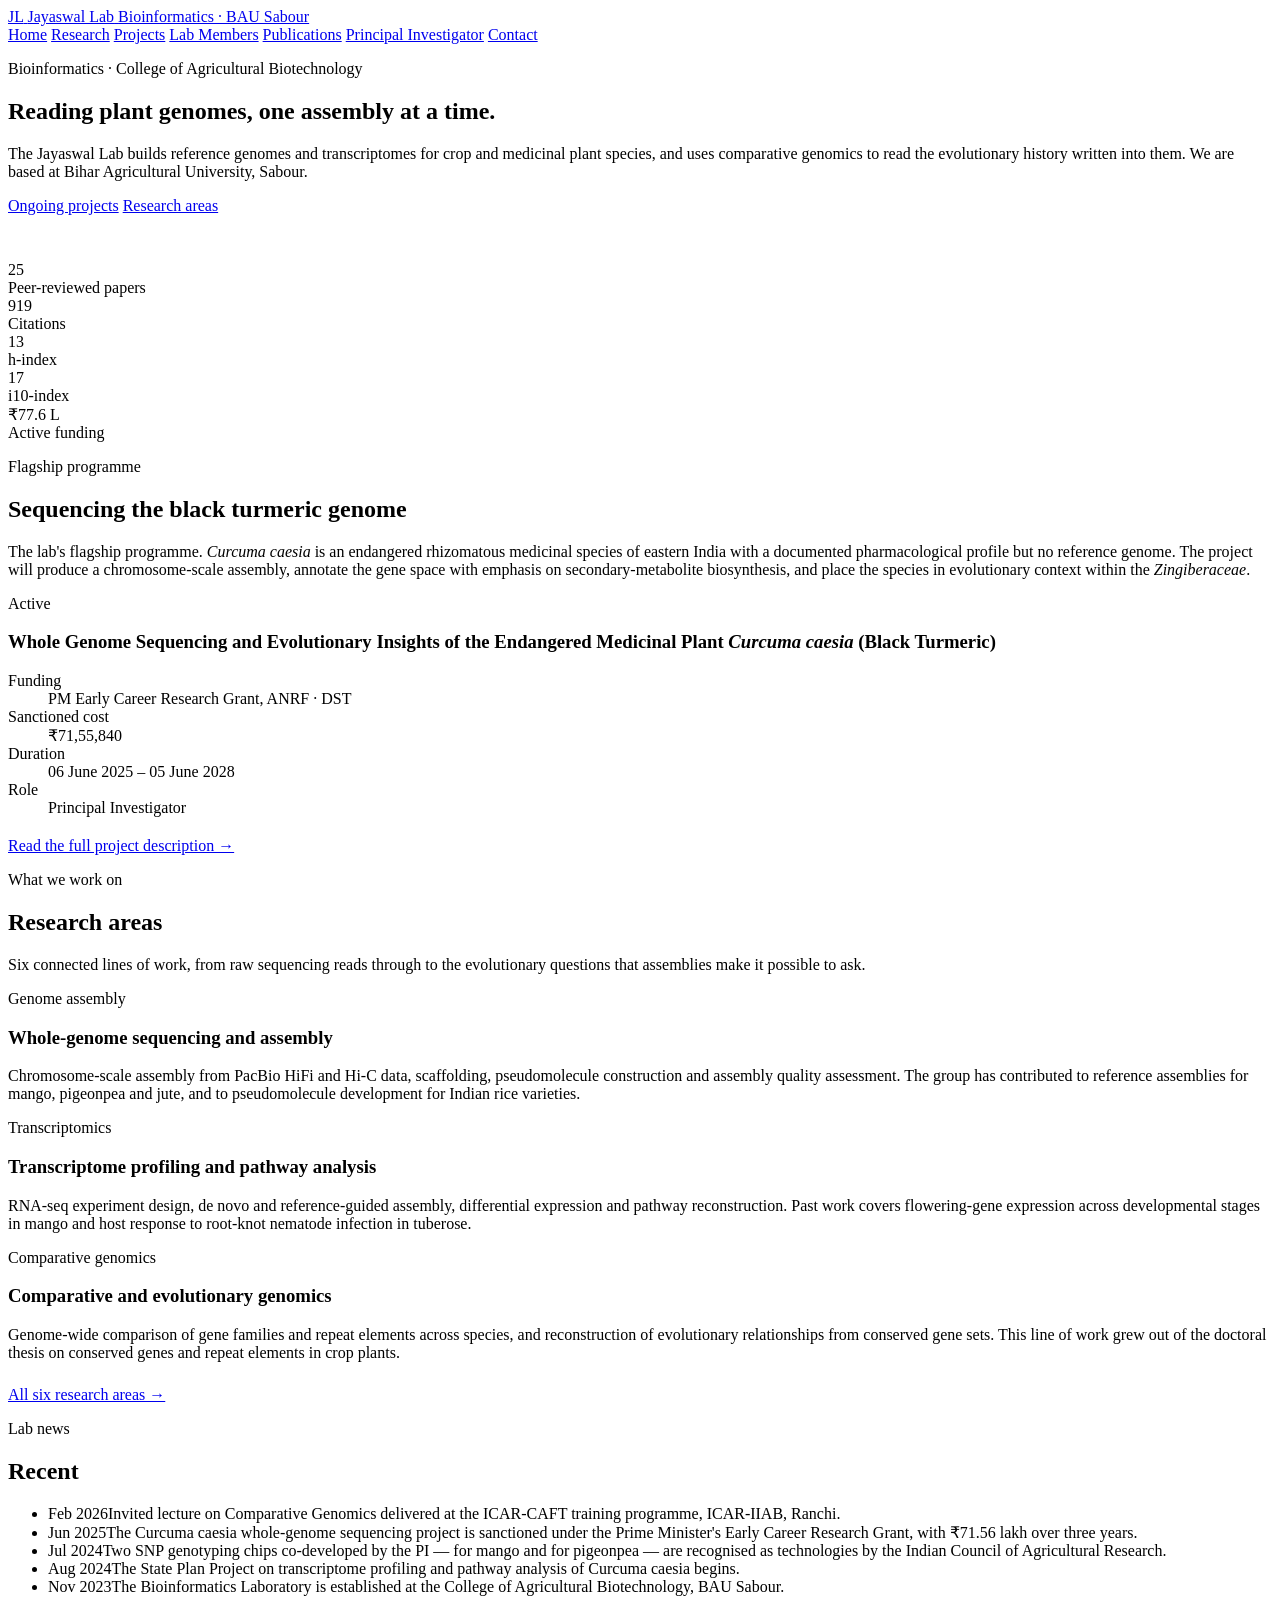
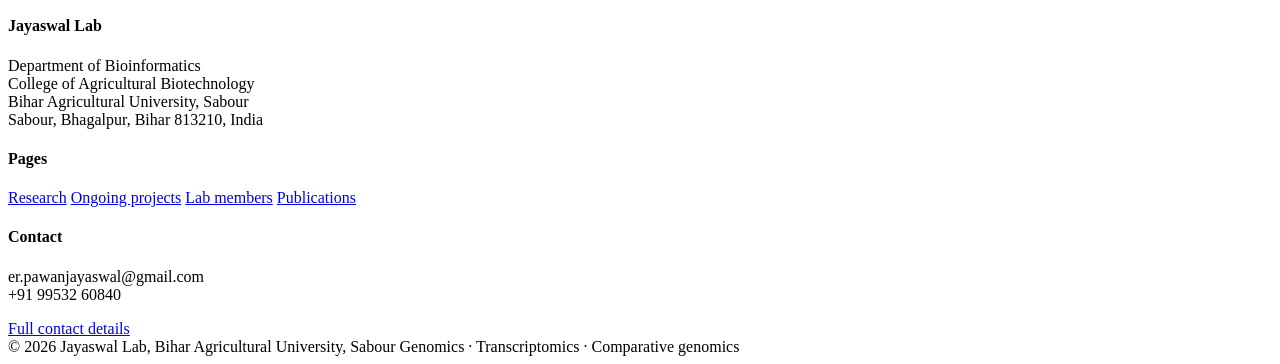
==== index.html @ 47030a18 "Added Pages including Index Pages" ====
<!doctype html>
<html lang="en">
<head>
<meta charset="utf-8">
<meta name="viewport" content="width=device-width, initial-scale=1, viewport-fit=cover">
<meta name="description" content="Bioinformatics laboratory at Bihar Agricultural University, Sabour, working on genome assembly, transcriptomics and comparative genomics.">
<title>Jayaswal Lab</title>
<link rel="preconnect" href="https://fonts.googleapis.com">
<link rel="preconnect" href="https://fonts.gstatic.com" crossorigin>
<link rel="stylesheet" href="https://fonts.googleapis.com/css2?family=IBM+Plex+Mono:wght@400;500&family=IBM+Plex+Sans:wght@400;500;600&family=Source+Serif+4:opsz,wght@8..60,400;8..60,600;8..60,700&display=swap">
<link rel="stylesheet" href="assets/style.css">
</head>
<body>
<header class="masthead">
  <div class="wrap masthead__inner">
    <a class="brand" href="index.html">
      <span class="brand__mark" aria-hidden="true">JL</span>
      <span>
        <span class="brand__name">Jayaswal Lab</span>
        <span class="brand__sub">Bioinformatics &middot; BAU Sabour</span>
      </span>
    </a>
    <nav class="nav" aria-label="Main">
        <a href="index.html" aria-current="page">Home</a>
        <a href="research.html">Research</a>
        <a href="projects.html">Projects</a>
        <a href="members.html">Lab Members</a>
        <a href="publications.html">Publications</a>
        <a href="pi.html">Principal Investigator</a>
        <a href="contact.html">Contact</a>
    </nav>
  </div>
</header>
<section class="band band--navy">
  <div class="wrap hero">
    <p class="eyebrow">Bioinformatics &middot; College of Agricultural Biotechnology</p>
    <h1>Reading plant genomes, one assembly at a time.</h1>
    <p class="hero__lede">The Jayaswal Lab builds reference genomes and transcriptomes for crop and
      medicinal plant species, and uses comparative genomics to read the evolutionary history
      written into them. We are based at Bihar Agricultural University, Sabour.</p>
    <div class="hero__cta">
      <a class="btn btn--solid" href="projects.html">Ongoing projects</a>
      <a class="btn btn--ghost" href="research.html">Research areas</a>
    </div>
    <div class="track" style="margin-top:46px"></div>
  </div>
</section>


<section class="band">
  <div class="wrap sec">
    <div class="stats">
      <div class="stat"><div class="stat__n">25</div><div class="stat__l">Peer-reviewed papers</div></div>
      <div class="stat"><div class="stat__n">919</div><div class="stat__l">Citations</div></div>
      <div class="stat"><div class="stat__n">13</div><div class="stat__l">h-index</div></div>
      <div class="stat"><div class="stat__n">17</div><div class="stat__l">i10-index</div></div>
      <div class="stat"><div class="stat__n">&#8377;77.6 L</div><div class="stat__l">Active funding</div></div>
    </div>
  </div>
</section>

<section class="band band--alt">
  <div class="wrap sec">
    <div class="shead">
      <p class="eyebrow">Flagship programme</p>
      <h2>Sequencing the black turmeric genome</h2>
      <p>The lab's flagship programme. <em>Curcuma caesia</em> is an endangered rhizomatous medicinal species of eastern India with a documented pharmacological profile but no reference genome. The project will produce a chromosome-scale assembly, annotate the gene space with emphasis on secondary-metabolite biosynthesis, and place the species in evolutionary context within the <em>Zingiberaceae</em>.</p>
    </div>
    <div class="proj">
      <div class="proj__top">
        <span class="chip chip--active">Active</span>
        <h3>Whole Genome Sequencing and Evolutionary Insights of the Endangered Medicinal Plant <em>Curcuma caesia</em> (Black Turmeric)</h3>
      </div>
      <dl class="meta">
        <div><dt>Funding</dt><dd>PM Early Career Research Grant, ANRF &middot; DST</dd></div>
        <div><dt>Sanctioned cost</dt><dd>₹71,55,840</dd></div>
        <div><dt>Duration</dt><dd>06 June 2025 &ndash; 05 June 2028</dd></div>
        <div><dt>Role</dt><dd>Principal Investigator</dd></div>
      </dl>
      <p style="margin-top:20px"><a href="projects.html">Read the full project description &rarr;</a></p>
    </div>
  </div>
</section>

<section class="band">
  <div class="wrap sec">
    <div class="shead">
      <p class="eyebrow">What we work on</p>
      <h2>Research areas</h2>
      <p>Six connected lines of work, from raw sequencing reads through to the evolutionary
        questions that assemblies make it possible to ask.</p>
    </div>
    <div class="grid grid--3">
      <article class="card">
          <span class="card__tag">Genome assembly</span>
          <h3>Whole-genome sequencing and assembly</h3>
          <p>Chromosome-scale assembly from PacBio HiFi and Hi-C data, scaffolding, pseudomolecule construction and assembly quality assessment. The group has contributed to reference assemblies for mango, pigeonpea and jute, and to pseudomolecule development for Indian rice varieties.</p>
        </article>
<article class="card">
          <span class="card__tag">Transcriptomics</span>
          <h3>Transcriptome profiling and pathway analysis</h3>
          <p>RNA-seq experiment design, de novo and reference-guided assembly, differential expression and pathway reconstruction. Past work covers flowering-gene expression across developmental stages in mango and host response to root-knot nematode infection in tuberose.</p>
        </article>
<article class="card">
          <span class="card__tag">Comparative genomics</span>
          <h3>Comparative and evolutionary genomics</h3>
          <p>Genome-wide comparison of gene families and repeat elements across species, and reconstruction of evolutionary relationships from conserved gene sets. This line of work grew out of the doctoral thesis on conserved genes and repeat elements in crop plants.</p>
        </article>
    </div>
    <p style="margin-top:24px"><a href="research.html">All six research areas &rarr;</a></p>
  </div>
</section>

<section class="band band--navy">
  <div class="wrap sec">
    <div class="shead">
      <p class="eyebrow">Lab news</p>
      <h2 style="color:var(--on-navy)">Recent</h2>
    </div>
    <ul class="news">
      <li><span class="news__d">Feb 2026</span><span class="news__t">Invited lecture on Comparative Genomics delivered at the ICAR-CAFT training programme, ICAR-IIAB, Ranchi.</span></li>
<li><span class="news__d">Jun 2025</span><span class="news__t">The Curcuma caesia whole-genome sequencing project is sanctioned under the Prime Minister's Early Career Research Grant, with ₹71.56 lakh over three years.</span></li>
<li><span class="news__d">Jul 2024</span><span class="news__t">Two SNP genotyping chips co-developed by the PI — for mango and for pigeonpea — are recognised as technologies by the Indian Council of Agricultural Research.</span></li>
<li><span class="news__d">Aug 2024</span><span class="news__t">The State Plan Project on transcriptome profiling and pathway analysis of Curcuma caesia begins.</span></li>
<li><span class="news__d">Nov 2023</span><span class="news__t">The Bioinformatics Laboratory is established at the College of Agricultural Biotechnology, BAU Sabour.</span></li>
    </ul>
  </div>
</section>
<footer class="foot">
  <div class="wrap">
    <div class="foot__inner">
      <div>
        <h4>Jayaswal Lab</h4>
        <p>Department of Bioinformatics<br>College of Agricultural Biotechnology<br>Bihar Agricultural University, Sabour<br>Sabour, Bhagalpur, Bihar 813210, India</p>
      </div>
      <div>
        <h4>Pages</h4>
        <a href="research.html">Research</a>
        <a href="projects.html">Ongoing projects</a>
        <a href="members.html">Lab members</a>
        <a href="publications.html">Publications</a>
      </div>
      <div>
        <h4>Contact</h4>
        <p>er.pawanjayaswal@gmail.com<br>+91 99532 60840</p>
        <a href="contact.html">Full contact details</a>
      </div>
    </div>
    <div class="wrap foot__bar" style="padding-left:0;padding-right:0">
      <span>&copy; 2026 Jayaswal Lab, Bihar Agricultural University, Sabour</span>
      <span>Genomics &middot; Transcriptomics &middot; Comparative genomics</span>
    </div>
  </div>
</footer>
<script src="assets/main.js"></script>
</body>
</html>
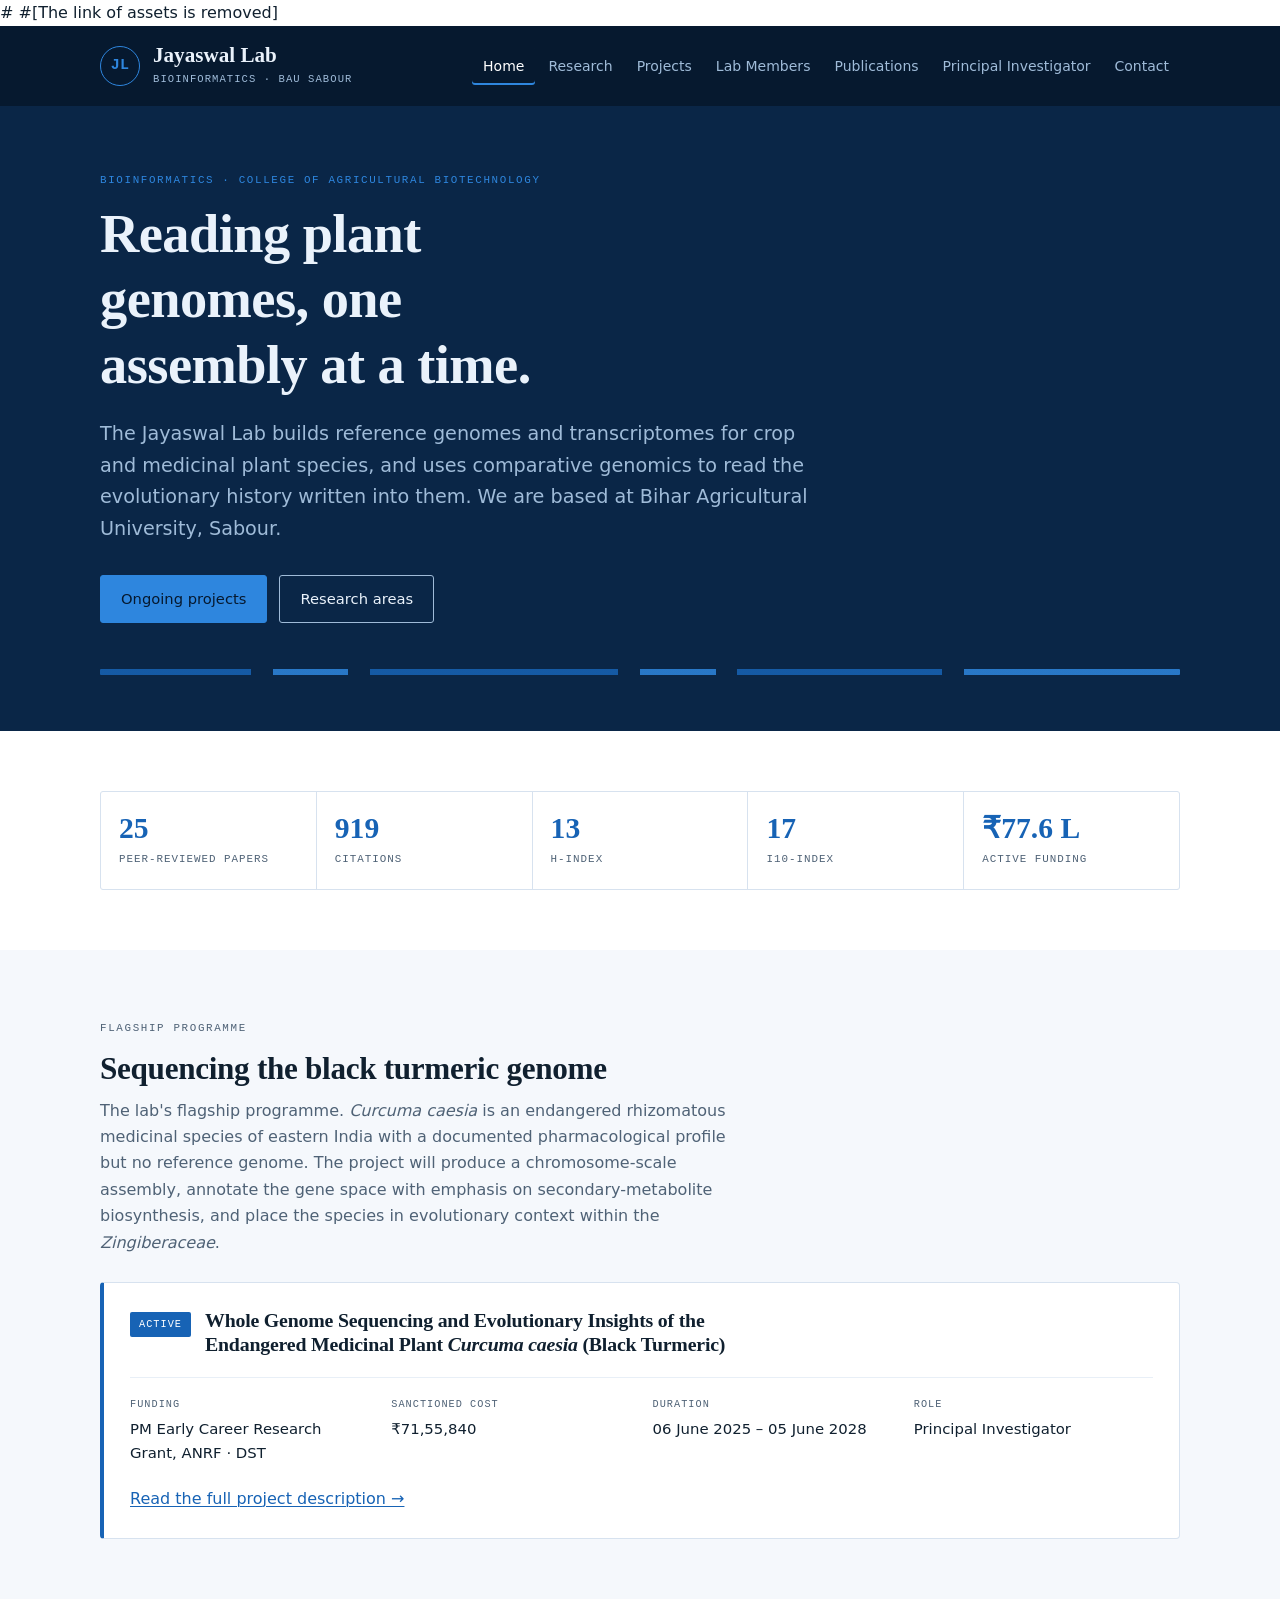
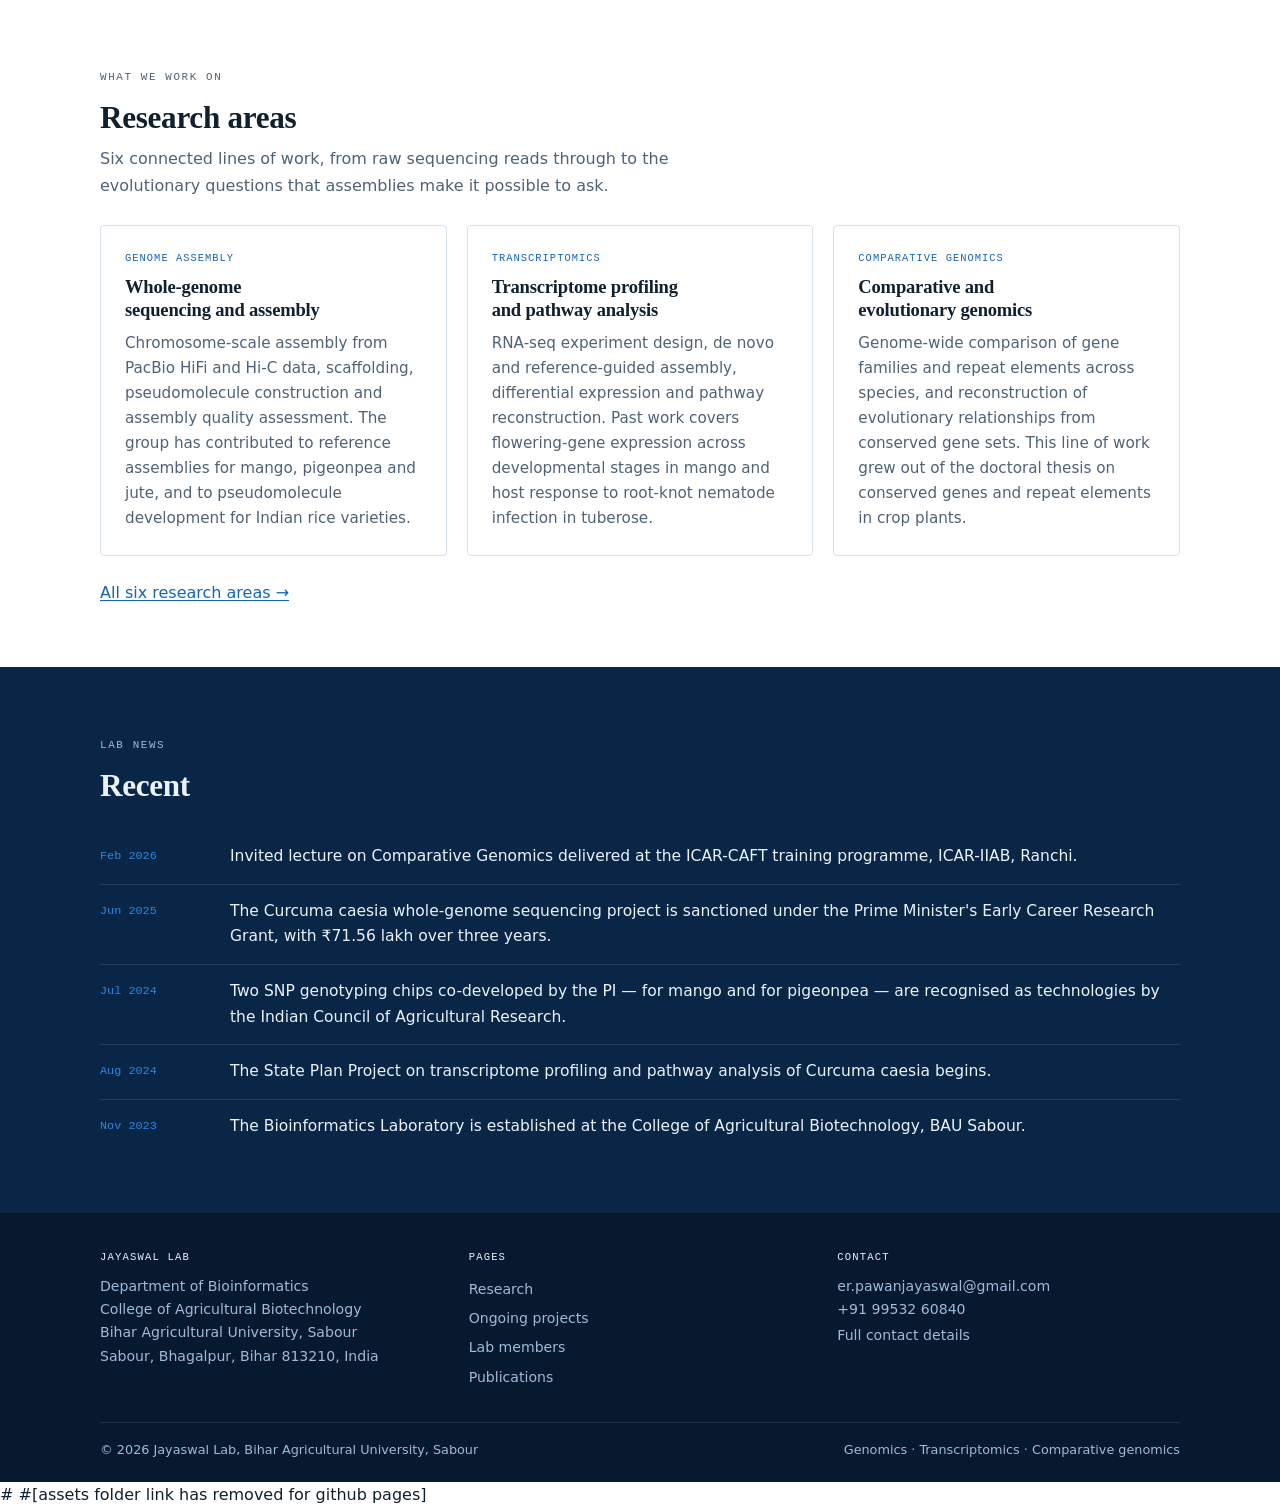
==== commit cddbbde9: "index updated" ====
--- a/index.html
+++ b/index.html
@@ -8,7 +8,8 @@
 <link rel="preconnect" href="https://fonts.googleapis.com">
 <link rel="preconnect" href="https://fonts.gstatic.com" crossorigin>
 <link rel="stylesheet" href="https://fonts.googleapis.com/css2?family=IBM+Plex+Mono:wght@400;500&family=IBM+Plex+Sans:wght@400;500;600&family=Source+Serif+4:opsz,wght@8..60,400;8..60,600;8..60,700&display=swap">
-<link rel="stylesheet" href="assets/style.css">
+#<link rel="stylesheet" href="assets/style.css"> #[The link of assets is removed]
+<link rel="stylesheet" href="style.css">
 </head>
 <body>
 <header class="masthead">
@@ -152,6 +153,7 @@
     </div>
   </div>
 </footer>
-<script src="assets/main.js"></script>
+#<script src="assets/main.js"></script> #[assets folder link has removed for github pages]
+<script src="main.js"></script>
 </body>
 </html>
--- a/style.css
+++ b/style.css
@@ -0,0 +1,645 @@
+/* Jayaswal Lab — layout: full-bleed navy bands over a single measured content
+   column; genome-track rules mark section boundaries. */
+
+:root {
+  /* colour */
+  --navy:        #0A2647;
+  --navy-deep:   #06192F;
+  --blue:        #1763B5;
+  --blue-bright: #2E86DE;
+  --blue-wash:   #EAF2FB;
+  --paper:       #FFFFFF;
+  --paper-alt:   #F5F8FC;
+  --ink:         #10202F;
+  --ink-soft:    #4F6276;
+  --line:        #D7E2EF;
+  --line-soft:   #E8EFF7;
+  --on-navy:     #EAF2FB;
+  --on-navy-dim: #9FBBD8;
+
+  /* type */
+  --display: "Source Serif 4", "Iowan Old Style", Georgia, serif;
+  --body: "IBM Plex Sans", "Segoe UI", system-ui, -apple-system, sans-serif;
+  --mono: "IBM Plex Mono", ui-monospace, "SFMono-Regular", Consolas, monospace;
+
+  /* metrics */
+  --measure: 1120px;
+  --gut-l: max(20px, env(safe-area-inset-left, 0px));
+  --gut-r: max(20px, env(safe-area-inset-right, 0px));
+}
+
+@media (prefers-color-scheme: dark) {
+  :root:not([data-theme="light"]) {
+    --navy:        #0B2440;
+    --navy-deep:   #071A2E;
+    --blue:        #4C9BEA;
+    --blue-bright: #6FB4F5;
+    --blue-wash:   #132C47;
+    --paper:       #0A1724;
+    --paper-alt:   #0E2034;
+    --ink:         #E4EDF7;
+    --ink-soft:    #9CB2C8;
+    --line:        #1E3A57;
+    --line-soft:   #16293F;
+    --on-navy:     #E4EDF7;
+    --on-navy-dim: #94AFC9;
+    color-scheme: dark;
+  }
+}
+
+:root[data-theme="dark"] {
+  --navy:        #0B2440;
+  --navy-deep:   #071A2E;
+  --blue:        #4C9BEA;
+  --blue-bright: #6FB4F5;
+  --blue-wash:   #132C47;
+  --paper:       #0A1724;
+  --paper-alt:   #0E2034;
+  --ink:         #E4EDF7;
+  --ink-soft:    #9CB2C8;
+  --line:        #1E3A57;
+  --line-soft:   #16293F;
+  --on-navy:     #E4EDF7;
+  --on-navy-dim: #94AFC9;
+  color-scheme: dark;
+}
+
+*, *::before, *::after { box-sizing: border-box; }
+
+html { -webkit-text-size-adjust: 100%; }
+
+body {
+  margin: 0;
+  background: var(--paper);
+  color: var(--ink);
+  font-family: var(--body);
+  font-size: 16px;
+  line-height: 1.65;
+  overflow-x: hidden;
+}
+
+img { max-width: 100%; height: auto; display: block; }
+
+a { color: var(--blue); text-decoration-thickness: 1px; text-underline-offset: 2px; }
+a:hover { color: var(--blue-bright); }
+
+:focus-visible {
+  outline: 2px solid var(--blue-bright);
+  outline-offset: 2px;
+  border-radius: 2px;
+}
+
+h1, h2, h3, h4 {
+  font-family: var(--display);
+  font-weight: 600;
+  line-height: 1.2;
+  text-wrap: balance;
+  margin: 0;
+  letter-spacing: -0.01em;
+}
+
+p { margin: 0; }
+
+/* ---------- shared wrapper ---------- */
+.wrap {
+  width: 100%;
+  max-width: var(--measure);
+  margin-inline: auto;
+  padding-left: var(--gut-l);
+  padding-right: var(--gut-r);
+}
+
+.band { width: 100%; }
+.band--navy { background: var(--navy); color: var(--on-navy); }
+.band--alt  { background: var(--paper-alt); }
+
+.sec { padding-block: 60px; }
+.sec--tight { padding-block: 40px; }
+
+/* ---------- genome-track rule ---------- */
+/* Reads as a contig track: alternating blocks of unequal length. */
+.track {
+  height: 6px;
+  width: 100%;
+  border-radius: 1px;
+  background:
+    linear-gradient(90deg,
+      var(--blue) 0 14%, transparent 14% 16%,
+      var(--blue-bright) 16% 23%, transparent 23% 25%,
+      var(--blue) 25% 48%, transparent 48% 50%,
+      var(--blue-bright) 50% 57%, transparent 57% 59%,
+      var(--blue) 59% 78%, transparent 78% 80%,
+      var(--blue-bright) 80% 100%);
+  opacity: 0.85;
+}
+.track--thin { height: 4px; opacity: 0.7; }
+
+/* ---------- masthead ---------- */
+.masthead { background: var(--navy-deep); color: var(--on-navy); }
+.masthead__inner {
+  display: flex;
+  flex-wrap: wrap;
+  align-items: center;
+  justify-content: space-between;
+  gap: 16px 28px;
+  padding-block: 18px;
+}
+.brand { display: flex; align-items: center; gap: 13px; text-decoration: none; color: inherit; min-width: 0; }
+.brand:hover { color: inherit; }
+.brand__mark {
+  width: 40px; height: 40px; flex: none;
+  border: 1.5px solid var(--blue-bright);
+  border-radius: 50%;
+  display: grid; place-items: center;
+  font-family: var(--mono);
+  font-size: 15px; font-weight: 600;
+  color: var(--blue-bright);
+  letter-spacing: 0.02em;
+}
+.brand__name {
+  font-family: var(--display);
+  font-size: 1.32rem; font-weight: 600;
+  line-height: 1.1;
+  display: block;
+}
+.brand__sub {
+  font-family: var(--mono);
+  font-size: 0.66rem;
+  letter-spacing: 0.1em;
+  text-transform: uppercase;
+  color: var(--on-navy-dim);
+  display: block;
+  margin-top: 3px;
+}
+
+.nav { display: flex; flex-wrap: wrap; gap: 4px 2px; }
+.nav a {
+  color: var(--on-navy-dim);
+  text-decoration: none;
+  font-size: 0.875rem;
+  padding: 7px 11px;
+  border-radius: 3px;
+  white-space: nowrap;
+}
+.nav a:hover { color: var(--paper); background: rgba(255,255,255,0.07); }
+.nav a[aria-current="page"] {
+  color: var(--paper);
+  box-shadow: inset 0 -2px 0 var(--blue-bright);
+}
+
+/* ---------- page head ---------- */
+.phead { padding-block: 46px 34px; }
+.phead h1 { font-size: clamp(1.9rem, 4.4vw, 2.7rem); }
+.phead p {
+  margin-top: 14px;
+  max-width: 62ch;
+  color: var(--ink-soft);
+  font-size: 1.06rem;
+}
+.band--navy .phead p { color: var(--on-navy-dim); }
+
+.eyebrow {
+  font-family: var(--mono);
+  font-size: 0.68rem;
+  letter-spacing: 0.15em;
+  text-transform: uppercase;
+  color: var(--blue);
+  margin-bottom: 12px;
+}
+.band--navy .eyebrow { color: var(--blue-bright); }
+
+/* ---------- hero ---------- */
+.hero { padding-block: 66px 56px; }
+.hero h1 {
+  font-size: clamp(2.1rem, 5.4vw, 3.4rem);
+  max-width: 19ch;
+}
+.hero__lede {
+  margin-top: 20px;
+  max-width: 60ch;
+  font-size: clamp(1.03rem, 2.2vw, 1.2rem);
+  color: var(--on-navy-dim);
+}
+.hero__cta { display: flex; flex-wrap: wrap; gap: 12px; margin-top: 30px; }
+
+.btn {
+  display: inline-block;
+  font-family: var(--body);
+  font-size: 0.92rem;
+  font-weight: 500;
+  padding: 11px 20px;
+  border-radius: 3px;
+  text-decoration: none;
+  border: 1.5px solid transparent;
+}
+.btn--solid { background: var(--blue-bright); color: #06192F; border-color: var(--blue-bright); }
+.btn--solid:hover { background: var(--paper); border-color: var(--paper); color: var(--navy-deep); }
+.btn--ghost { border-color: var(--on-navy-dim); color: var(--on-navy); }
+.btn--ghost:hover { border-color: var(--paper); color: var(--paper); }
+
+/* ---------- stat strip ---------- */
+.stats {
+  display: grid;
+  grid-template-columns: repeat(auto-fit, minmax(150px, 1fr));
+  gap: 1px;
+  background: var(--line);
+  border: 1px solid var(--line);
+  border-radius: 3px;
+  overflow: hidden;
+}
+.stat { background: var(--paper); padding: 20px 18px; min-width: 0; }
+.stat__n {
+  font-family: var(--display);
+  font-size: 1.85rem;
+  font-weight: 600;
+  color: var(--blue);
+  font-variant-numeric: tabular-nums;
+  line-height: 1.1;
+}
+.stat__l {
+  font-family: var(--mono);
+  font-size: 0.68rem;
+  letter-spacing: 0.09em;
+  text-transform: uppercase;
+  color: var(--ink-soft);
+  margin-top: 7px;
+}
+
+/* ---------- generic grid ---------- */
+.grid { display: grid; gap: 20px; }
+.grid--2 { grid-template-columns: repeat(auto-fit, minmax(290px, 1fr)); }
+.grid--3 { grid-template-columns: repeat(auto-fit, minmax(255px, 1fr)); }
+
+.card {
+  background: var(--paper);
+  border: 1px solid var(--line);
+  border-radius: 4px;
+  padding: 24px;
+  min-width: 0;
+}
+.band--alt .card { background: var(--paper); }
+.card h3 { font-size: 1.16rem; }
+.card p { margin-top: 10px; color: var(--ink-soft); font-size: 0.95rem; }
+
+.card--slot { border-style: dashed; background: transparent; }
+.slot__area {
+  font-size: 0.88rem !important;
+  color: var(--blue) !important;
+  margin-top: 6px !important;
+}
+
+.card__tag {
+  font-family: var(--mono);
+  font-size: 0.65rem;
+  letter-spacing: 0.1em;
+  text-transform: uppercase;
+  color: var(--blue);
+  display: block;
+  margin-bottom: 9px;
+}
+
+/* ---------- section heading ---------- */
+.shead { margin-bottom: 26px; }
+.shead h2 { font-size: clamp(1.5rem, 3.2vw, 1.95rem); }
+.shead p { margin-top: 10px; color: var(--ink-soft); max-width: 64ch; }
+.band--navy .shead p { color: var(--on-navy-dim); }
+
+/* ---------- prose ---------- */
+.prose { max-width: 68ch; }
+.prose p + p { margin-top: 15px; }
+.prose h3 { margin-top: 30px; font-size: 1.2rem; }
+.prose ul { margin: 13px 0 0; padding-left: 20px; color: var(--ink-soft); }
+.prose li { margin-bottom: 7px; }
+
+/* ---------- project entries ---------- */
+.proj {
+  border: 1px solid var(--line);
+  border-left: 4px solid var(--blue);
+  border-radius: 4px;
+  padding: 26px;
+  background: var(--paper);
+}
+.proj--past { border-left-color: var(--line); }
+.proj__top {
+  display: flex; flex-wrap: wrap; align-items: baseline;
+  gap: 10px 14px; margin-bottom: 12px;
+}
+.proj h3 { font-size: 1.24rem; max-width: 56ch; }
+.proj__body { margin-top: 12px; color: var(--ink-soft); max-width: 72ch; }
+
+.chip {
+  font-family: var(--mono);
+  font-size: 0.64rem;
+  letter-spacing: 0.1em;
+  text-transform: uppercase;
+  padding: 4px 9px;
+  border-radius: 2px;
+  white-space: nowrap;
+}
+.chip--active { background: var(--blue); color: #fff; }
+.chip--done { border: 1px solid var(--line); color: var(--ink-soft); }
+
+.meta {
+  display: grid;
+  grid-template-columns: repeat(auto-fit, minmax(170px, 1fr));
+  gap: 16px 22px;
+  margin-top: 20px;
+  padding-top: 18px;
+  border-top: 1px solid var(--line-soft);
+}
+.meta div { min-width: 0; }
+.meta dt {
+  font-family: var(--mono);
+  font-size: 0.64rem;
+  letter-spacing: 0.1em;
+  text-transform: uppercase;
+  color: var(--ink-soft);
+  margin-bottom: 4px;
+}
+.meta dd {
+  margin: 0;
+  font-size: 0.93rem;
+  font-weight: 500;
+  font-variant-numeric: tabular-nums;
+  overflow-wrap: anywhere;
+}
+
+/* work-package list */
+.wp { margin-top: 22px; padding-top: 18px; border-top: 1px solid var(--line-soft); }
+.wp__h {
+  font-family: var(--mono);
+  font-size: 0.66rem;
+  letter-spacing: 0.1em;
+  text-transform: uppercase;
+  color: var(--ink-soft);
+  margin-bottom: 12px;
+}
+.wp ol { margin: 0; padding-left: 0; list-style: none; counter-reset: wp; }
+.wp li {
+  counter-increment: wp;
+  display: grid;
+  grid-template-columns: 2.6rem 1fr;
+  gap: 12px;
+  padding: 9px 0;
+  border-bottom: 1px dashed var(--line-soft);
+  font-size: 0.93rem;
+  min-width: 0;
+}
+.wp li:last-child { border-bottom: 0; }
+.wp li::before {
+  content: "WP" counter(wp);
+  font-family: var(--mono);
+  font-size: 0.72rem;
+  color: var(--blue);
+  padding-top: 3px;
+}
+
+/* ---------- people ---------- */
+.person {
+  display: grid;
+  grid-template-columns: 112px 1fr;
+  gap: 24px;
+  align-items: start;
+  border: 1px solid var(--line);
+  border-radius: 4px;
+  padding: 26px;
+  background: var(--paper);
+}
+.person--slot { border-style: dashed; }
+.avatar {
+  width: 112px; height: 112px;
+  border-radius: 50%;
+  background: var(--blue-wash);
+  border: 1.5px solid var(--line);
+  display: grid; place-items: center;
+  font-family: var(--display);
+  font-size: 2rem;
+  color: var(--blue);
+  overflow: hidden;
+}
+.avatar img { width: 100%; height: 100%; object-fit: cover; }
+.person__name { font-size: 1.22rem; }
+.person__role {
+  font-family: var(--mono);
+  font-size: 0.7rem;
+  letter-spacing: 0.08em;
+  text-transform: uppercase;
+  color: var(--blue);
+  margin-top: 6px;
+}
+.person__text { min-width: 0; }
+.person__text p { margin-top: 12px; color: var(--ink-soft); font-size: 0.95rem; }
+.person__links { display: flex; flex-wrap: wrap; gap: 8px 16px; margin-top: 14px; font-size: 0.88rem; }
+
+@media (max-width: 560px) {
+  .person { grid-template-columns: 1fr; }
+  .avatar { width: 92px; height: 92px; }
+}
+
+/* ---------- timeline ---------- */
+.tl { list-style: none; margin: 0; padding: 0; }
+.tl li {
+  display: grid;
+  grid-template-columns: 170px 1fr;
+  gap: 8px 26px;
+  padding: 18px 0;
+  border-top: 1px solid var(--line-soft);
+  min-width: 0;
+}
+.tl li:first-child { border-top: 0; }
+.tl__when {
+  font-family: var(--mono);
+  font-size: 0.78rem;
+  color: var(--ink-soft);
+  font-variant-numeric: tabular-nums;
+  padding-top: 3px;
+}
+.tl__what { min-width: 0; }
+.tl__role { font-weight: 600; font-size: 1.02rem; }
+.tl__where { color: var(--ink-soft); font-size: 0.93rem; margin-top: 3px; }
+.tl__note { color: var(--ink-soft); font-size: 0.91rem; margin-top: 7px; }
+@media (max-width: 620px) {
+  .tl li { grid-template-columns: 1fr; }
+}
+
+/* ---------- publications ---------- */
+.pubtools {
+  display: flex; flex-wrap: wrap; gap: 12px;
+  margin-bottom: 26px; align-items: center;
+}
+.pubtools input, .pubtools select {
+  font-family: var(--body);
+  font-size: 0.92rem;
+  padding: 9px 12px;
+  border: 1px solid var(--line);
+  border-radius: 3px;
+  background: var(--paper);
+  color: var(--ink);
+  min-width: 0;
+}
+.pubtools input { flex: 1 1 240px; }
+.pubcount {
+  font-family: var(--mono);
+  font-size: 0.72rem;
+  color: var(--ink-soft);
+  letter-spacing: 0.06em;
+}
+
+.publist { list-style: none; margin: 0; padding: 0; }
+.pub {
+  display: grid;
+  grid-template-columns: 62px 1fr;
+  gap: 20px;
+  padding: 18px 0;
+  border-top: 1px solid var(--line-soft);
+  min-width: 0;
+}
+.pub:first-child { border-top: 0; }
+.pub__yr {
+  font-family: var(--mono);
+  font-size: 0.86rem;
+  color: var(--blue);
+  font-variant-numeric: tabular-nums;
+  padding-top: 2px;
+}
+.pub__main { min-width: 0; }
+.pub__title { font-weight: 600; font-size: 1rem; line-height: 1.45; }
+.pub__authors { color: var(--ink-soft); font-size: 0.89rem; margin-top: 5px; }
+.pub__authors b { color: var(--ink); font-weight: 600; }
+.pub__src {
+  margin-top: 7px; font-size: 0.86rem;
+  display: flex; flex-wrap: wrap; gap: 6px 14px; align-items: center;
+}
+.pub__jrnl { font-style: italic; color: var(--ink-soft); }
+.pub__if {
+  font-family: var(--mono);
+  font-size: 0.7rem;
+  color: var(--ink-soft);
+  border: 1px solid var(--line);
+  border-radius: 2px;
+  padding: 2px 6px;
+  white-space: nowrap;
+}
+.pub__first {
+  font-family: var(--mono);
+  font-size: 0.62rem;
+  letter-spacing: 0.08em;
+  text-transform: uppercase;
+  background: var(--blue-wash);
+  color: var(--blue);
+  border-radius: 2px;
+  padding: 3px 7px;
+  white-space: nowrap;
+}
+@media (max-width: 520px) {
+  .pub { grid-template-columns: 1fr; gap: 6px; }
+}
+
+.reflist { list-style: none; margin: 0; padding: 0; }
+.reflist li {
+  padding: 14px 0;
+  border-top: 1px solid var(--line-soft);
+  font-size: 0.95rem;
+  color: var(--ink-soft);
+}
+.reflist li:first-child { border-top: 0; }
+.reflist b { color: var(--ink); font-weight: 600; }
+
+/* ---------- news ---------- */
+.news { list-style: none; margin: 0; padding: 0; }
+.news li {
+  display: grid;
+  grid-template-columns: 110px 1fr;
+  gap: 8px 20px;
+  padding: 14px 0;
+  border-top: 1px solid rgba(255,255,255,0.1);
+  min-width: 0;
+}
+.news li:first-child { border-top: 0; }
+.news__d {
+  font-family: var(--mono);
+  font-size: 0.74rem;
+  color: var(--blue-bright);
+  font-variant-numeric: tabular-nums;
+  padding-top: 3px;
+}
+.news__t { font-size: 0.97rem; color: var(--on-navy); min-width: 0; }
+@media (max-width: 520px) { .news li { grid-template-columns: 1fr; } }
+
+/* ---------- contact ---------- */
+.ctab { display: grid; grid-template-columns: repeat(auto-fit, minmax(240px, 1fr)); gap: 24px; }
+.ctab dt {
+  font-family: var(--mono);
+  font-size: 0.66rem;
+  letter-spacing: 0.1em;
+  text-transform: uppercase;
+  color: var(--ink-soft);
+  margin-bottom: 6px;
+}
+.ctab dd { margin: 0; font-size: 0.98rem; overflow-wrap: anywhere; }
+
+.copyline { display: flex; flex-wrap: wrap; gap: 10px; align-items: center; }
+.copybtn {
+  font-family: var(--mono);
+  font-size: 0.68rem;
+  letter-spacing: 0.06em;
+  text-transform: uppercase;
+  padding: 5px 10px;
+  border: 1px solid var(--line);
+  border-radius: 2px;
+  background: transparent;
+  color: var(--ink-soft);
+  cursor: pointer;
+}
+.copybtn:hover { border-color: var(--blue); color: var(--blue); }
+
+/* ---------- note ---------- */
+.note {
+  border: 1px dashed var(--blue);
+  background: var(--blue-wash);
+  border-radius: 4px;
+  padding: 16px 18px;
+  font-size: 0.92rem;
+  color: var(--ink);
+}
+.note b { font-weight: 600; }
+
+/* ---------- table ---------- */
+.tablewrap { overflow-x: auto; border: 1px solid var(--line); border-radius: 4px; }
+table.t { border-collapse: collapse; width: 100%; min-width: 540px; font-size: 0.91rem; }
+table.t th, table.t td { padding: 11px 15px; text-align: left; border-bottom: 1px solid var(--line-soft); vertical-align: top; }
+table.t th {
+  font-family: var(--mono);
+  font-size: 0.66rem;
+  letter-spacing: 0.09em;
+  text-transform: uppercase;
+  color: var(--ink-soft);
+  background: var(--paper-alt);
+  white-space: nowrap;
+}
+table.t tr:last-child td { border-bottom: 0; }
+
+/* ---------- footer ---------- */
+.foot { background: var(--navy-deep); color: var(--on-navy-dim); font-size: 0.88rem; }
+.foot__inner { padding-block: 38px 30px; display: grid; gap: 26px; grid-template-columns: repeat(auto-fit, minmax(220px, 1fr)); }
+.foot h4 {
+  font-family: var(--mono);
+  font-size: 0.66rem;
+  letter-spacing: 0.11em;
+  text-transform: uppercase;
+  color: var(--on-navy);
+  font-weight: 500;
+  margin-bottom: 11px;
+}
+.foot a { color: var(--on-navy-dim); text-decoration: none; display: block; padding: 3px 0; }
+.foot a:hover { color: var(--paper); }
+.foot__bar {
+  border-top: 1px solid rgba(255,255,255,0.1);
+  padding-block: 16px 22px;
+  font-size: 0.8rem;
+  display: flex; flex-wrap: wrap; gap: 8px 20px; justify-content: space-between;
+}
+
+@media (prefers-reduced-motion: reduce) {
+  *, *::before, *::after { animation-duration: 0.01ms !important; transition-duration: 0.01ms !important; }
+}
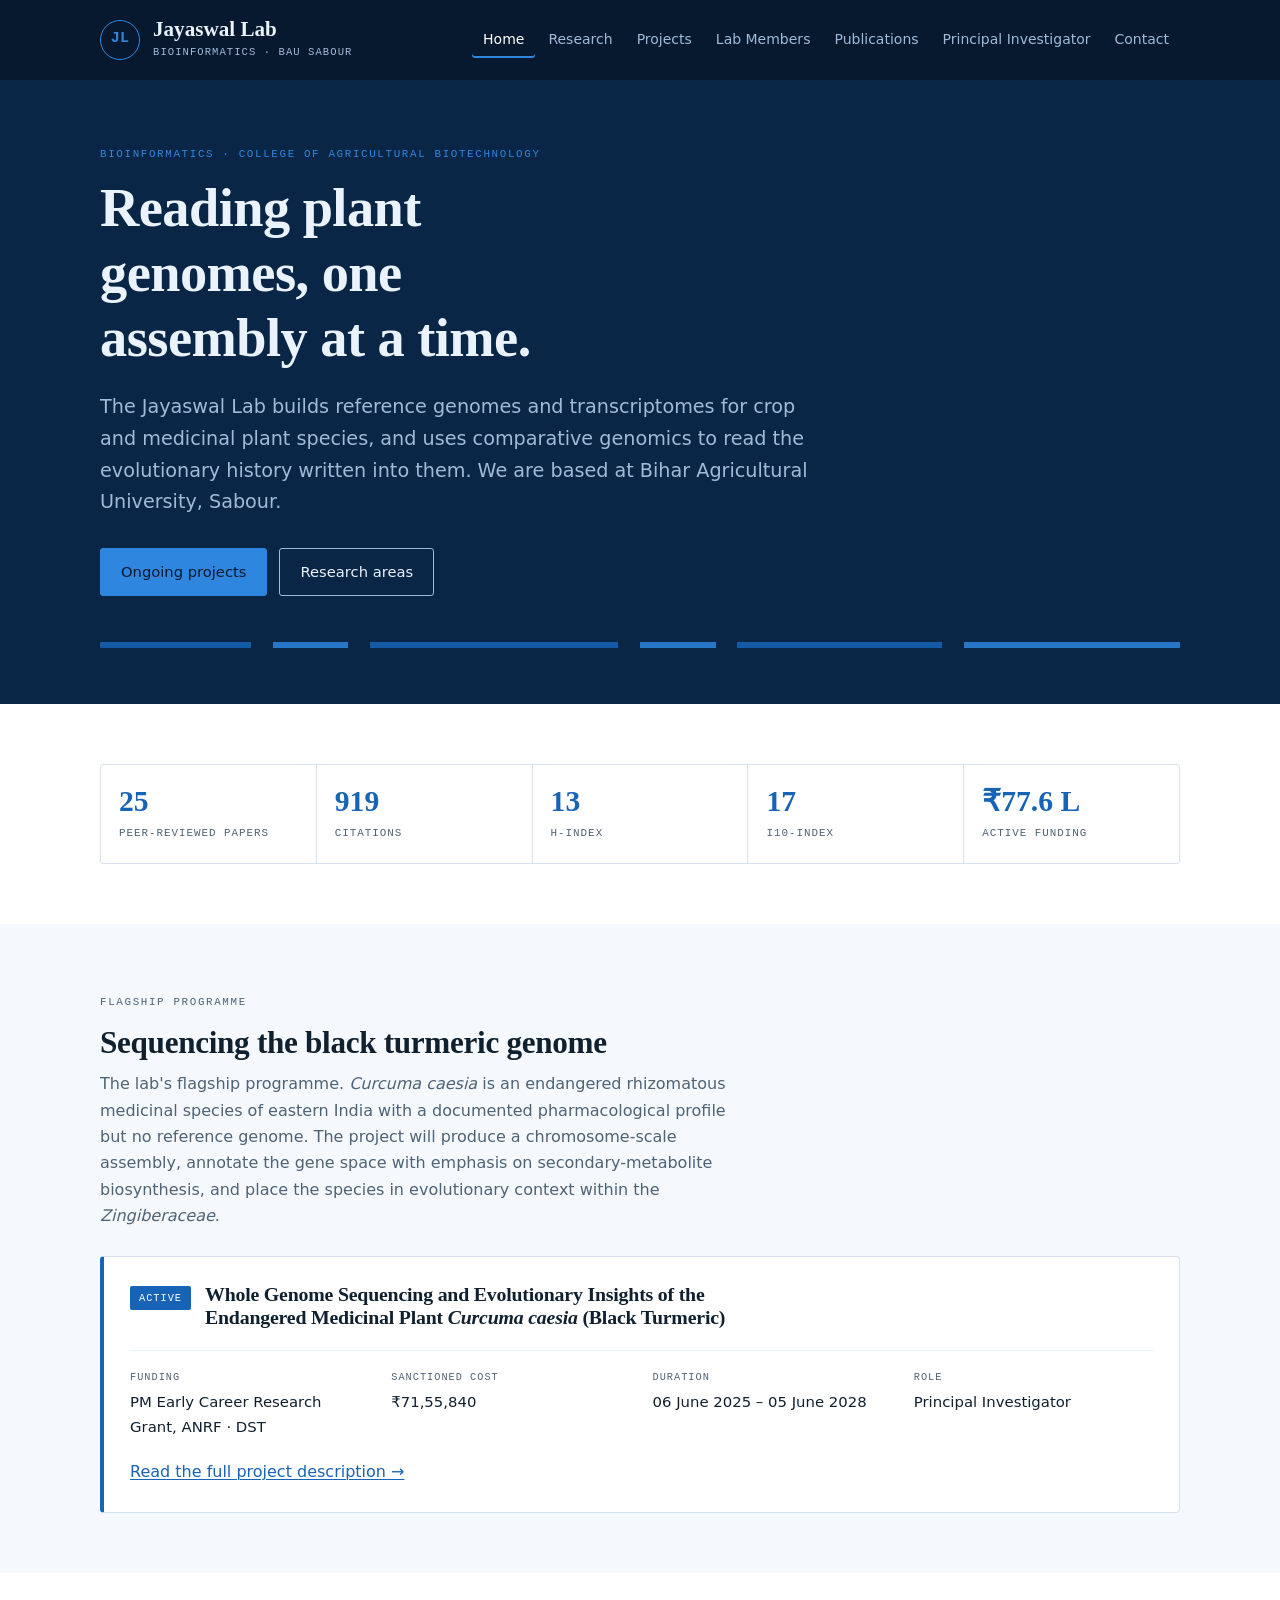
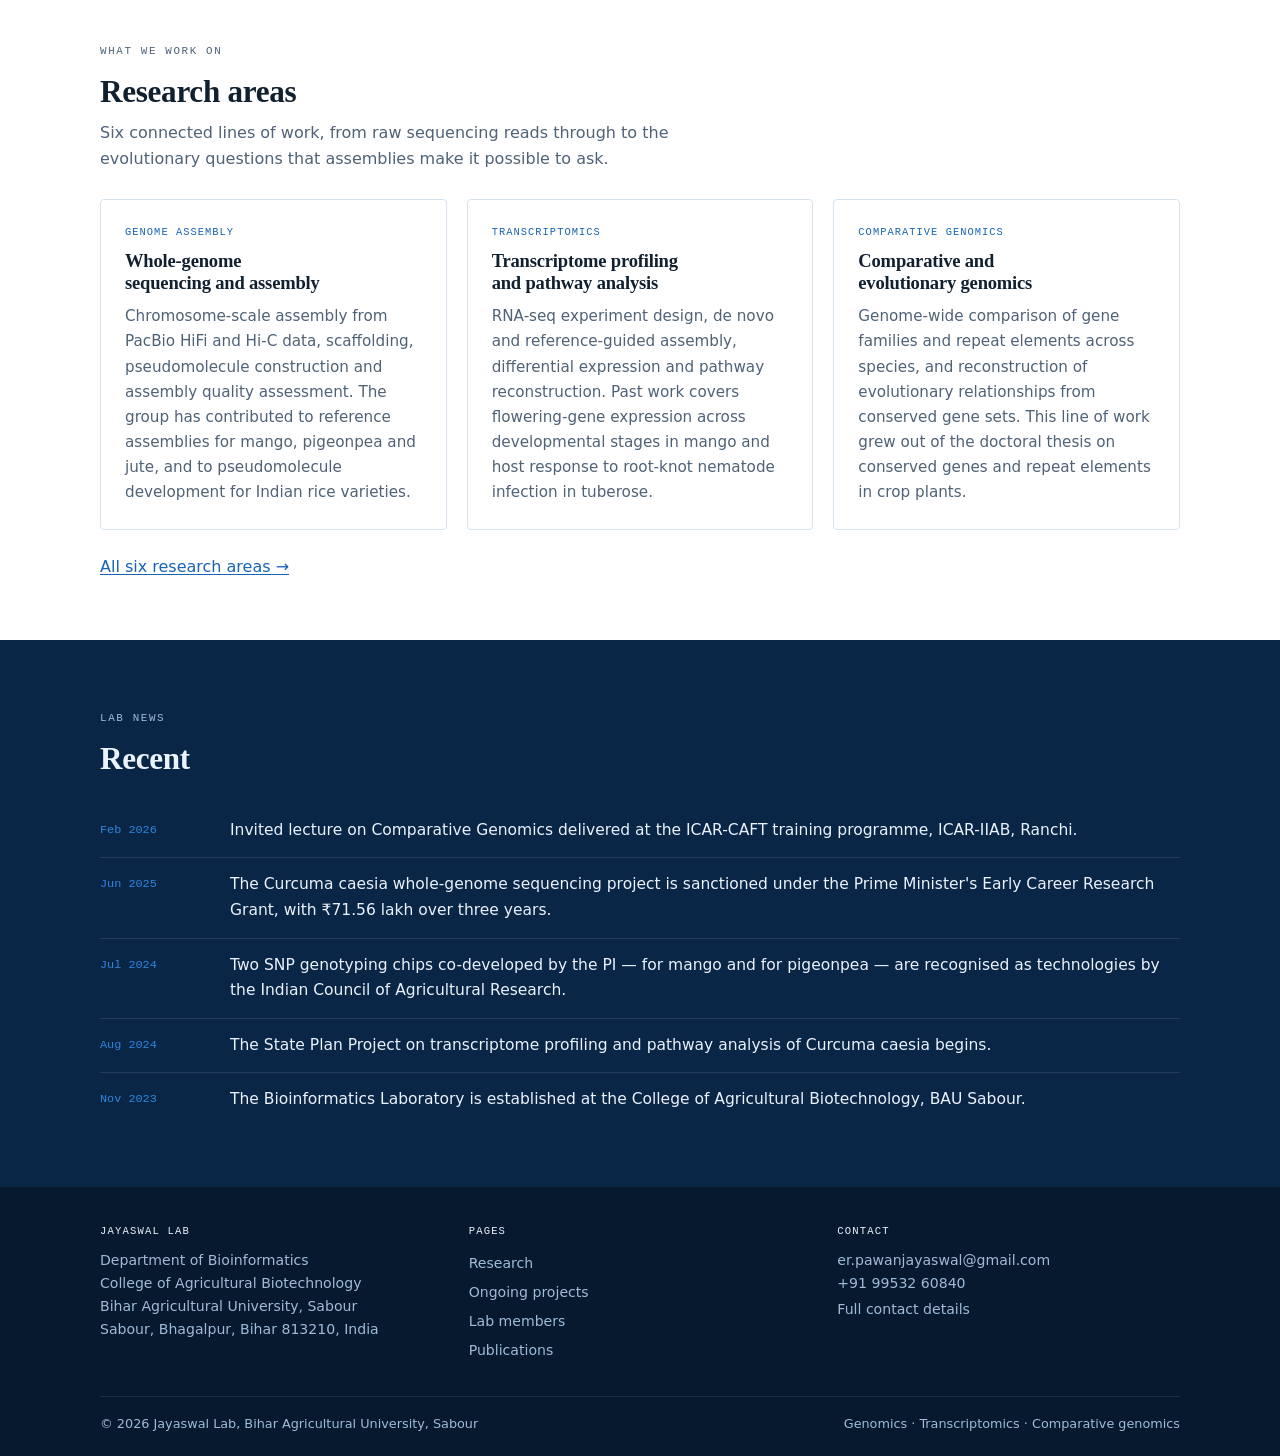
==== commit 3533a168: "Index file Updated" ====
--- a/index.html
+++ b/index.html
@@ -1,6 +1,7 @@
 <!doctype html>
 <html lang="en">
 <head>
+<meta name="google-site-verification" content="4ha7DFclu6xX4LbrtERk1Seu3dVmRZttURVtAm1moCI" />
 <meta charset="utf-8">
 <meta name="viewport" content="width=device-width, initial-scale=1, viewport-fit=cover">
 <meta name="description" content="Bioinformatics laboratory at Bihar Agricultural University, Sabour, working on genome assembly, transcriptomics and comparative genomics.">
@@ -8,7 +9,6 @@
 <link rel="preconnect" href="https://fonts.googleapis.com">
 <link rel="preconnect" href="https://fonts.gstatic.com" crossorigin>
 <link rel="stylesheet" href="https://fonts.googleapis.com/css2?family=IBM+Plex+Mono:wght@400;500&family=IBM+Plex+Sans:wght@400;500;600&family=Source+Serif+4:opsz,wght@8..60,400;8..60,600;8..60,700&display=swap">
-#<link rel="stylesheet" href="assets/style.css"> #[The link of assets is removed]
 <link rel="stylesheet" href="style.css">
 </head>
 <body>
@@ -153,7 +153,6 @@
     </div>
   </div>
 </footer>
-#<script src="assets/main.js"></script> #[assets folder link has removed for github pages]
 <script src="main.js"></script>
 </body>
 </html>
